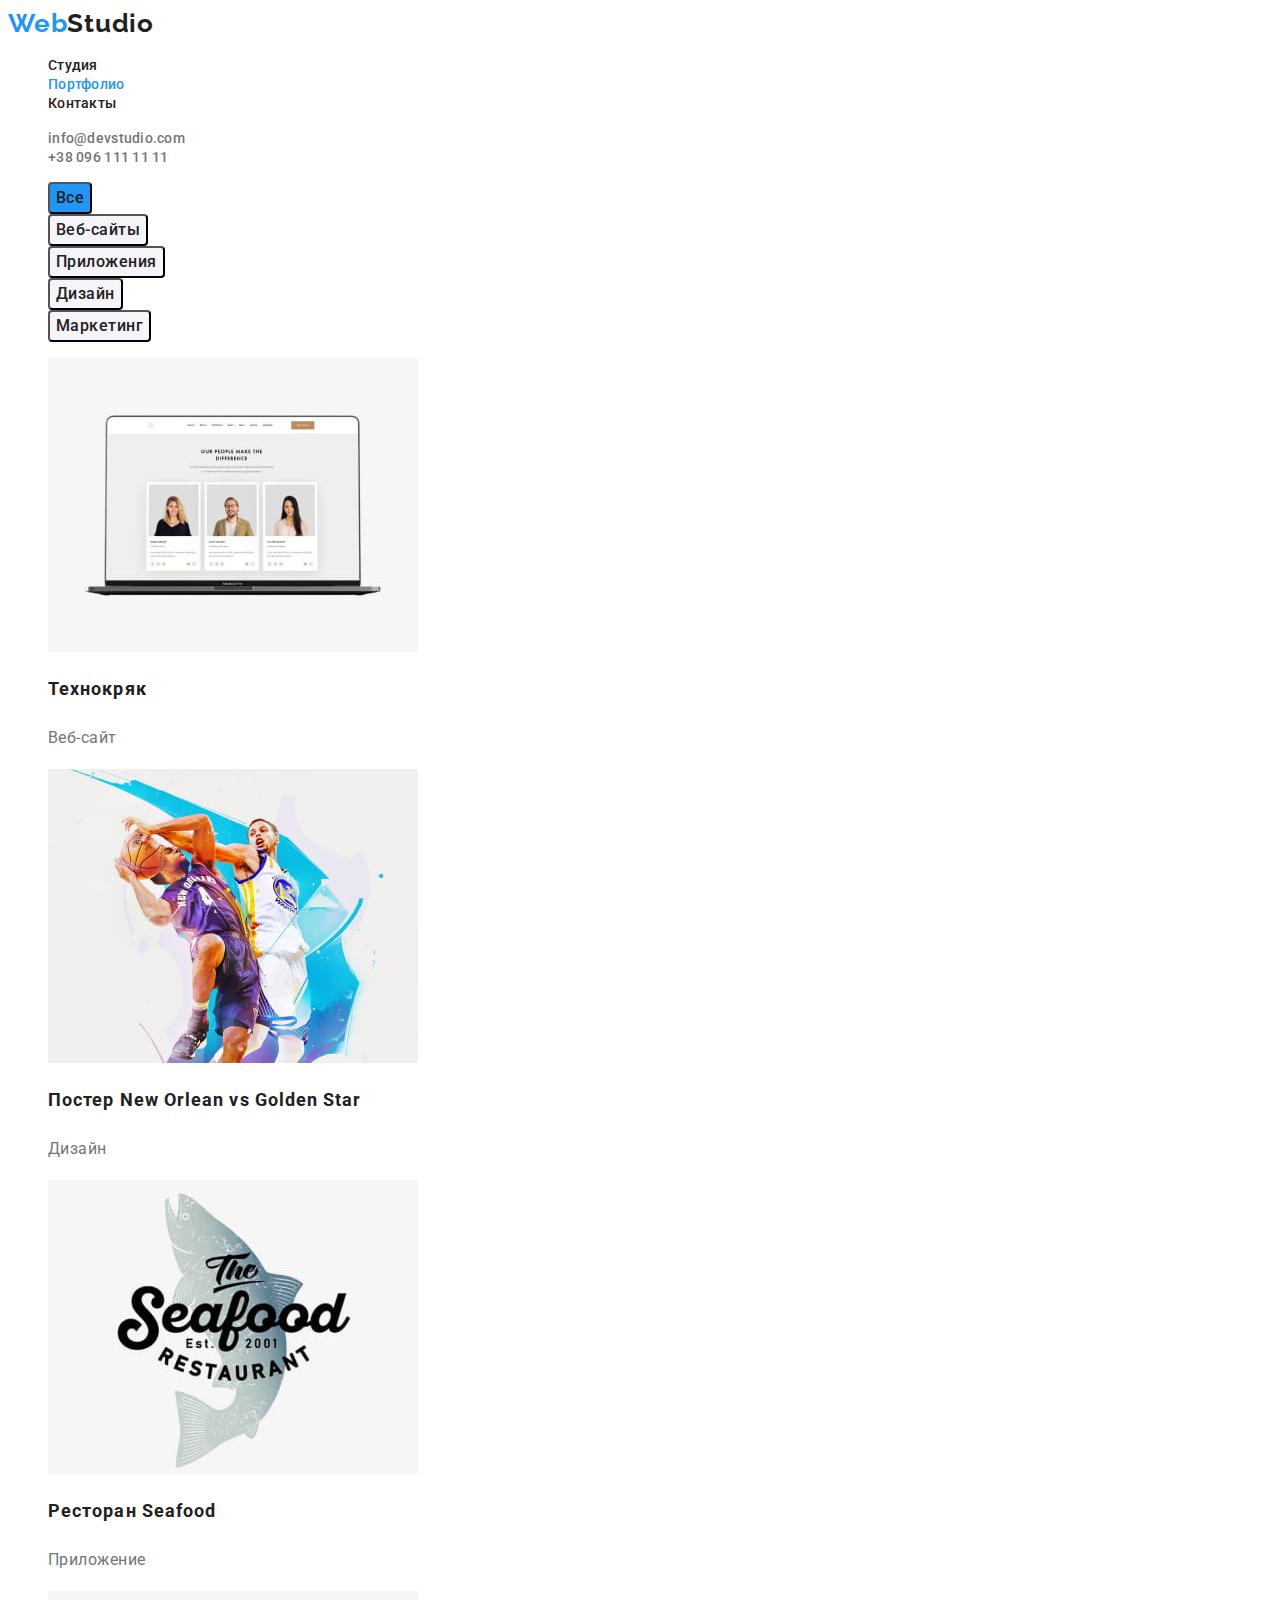
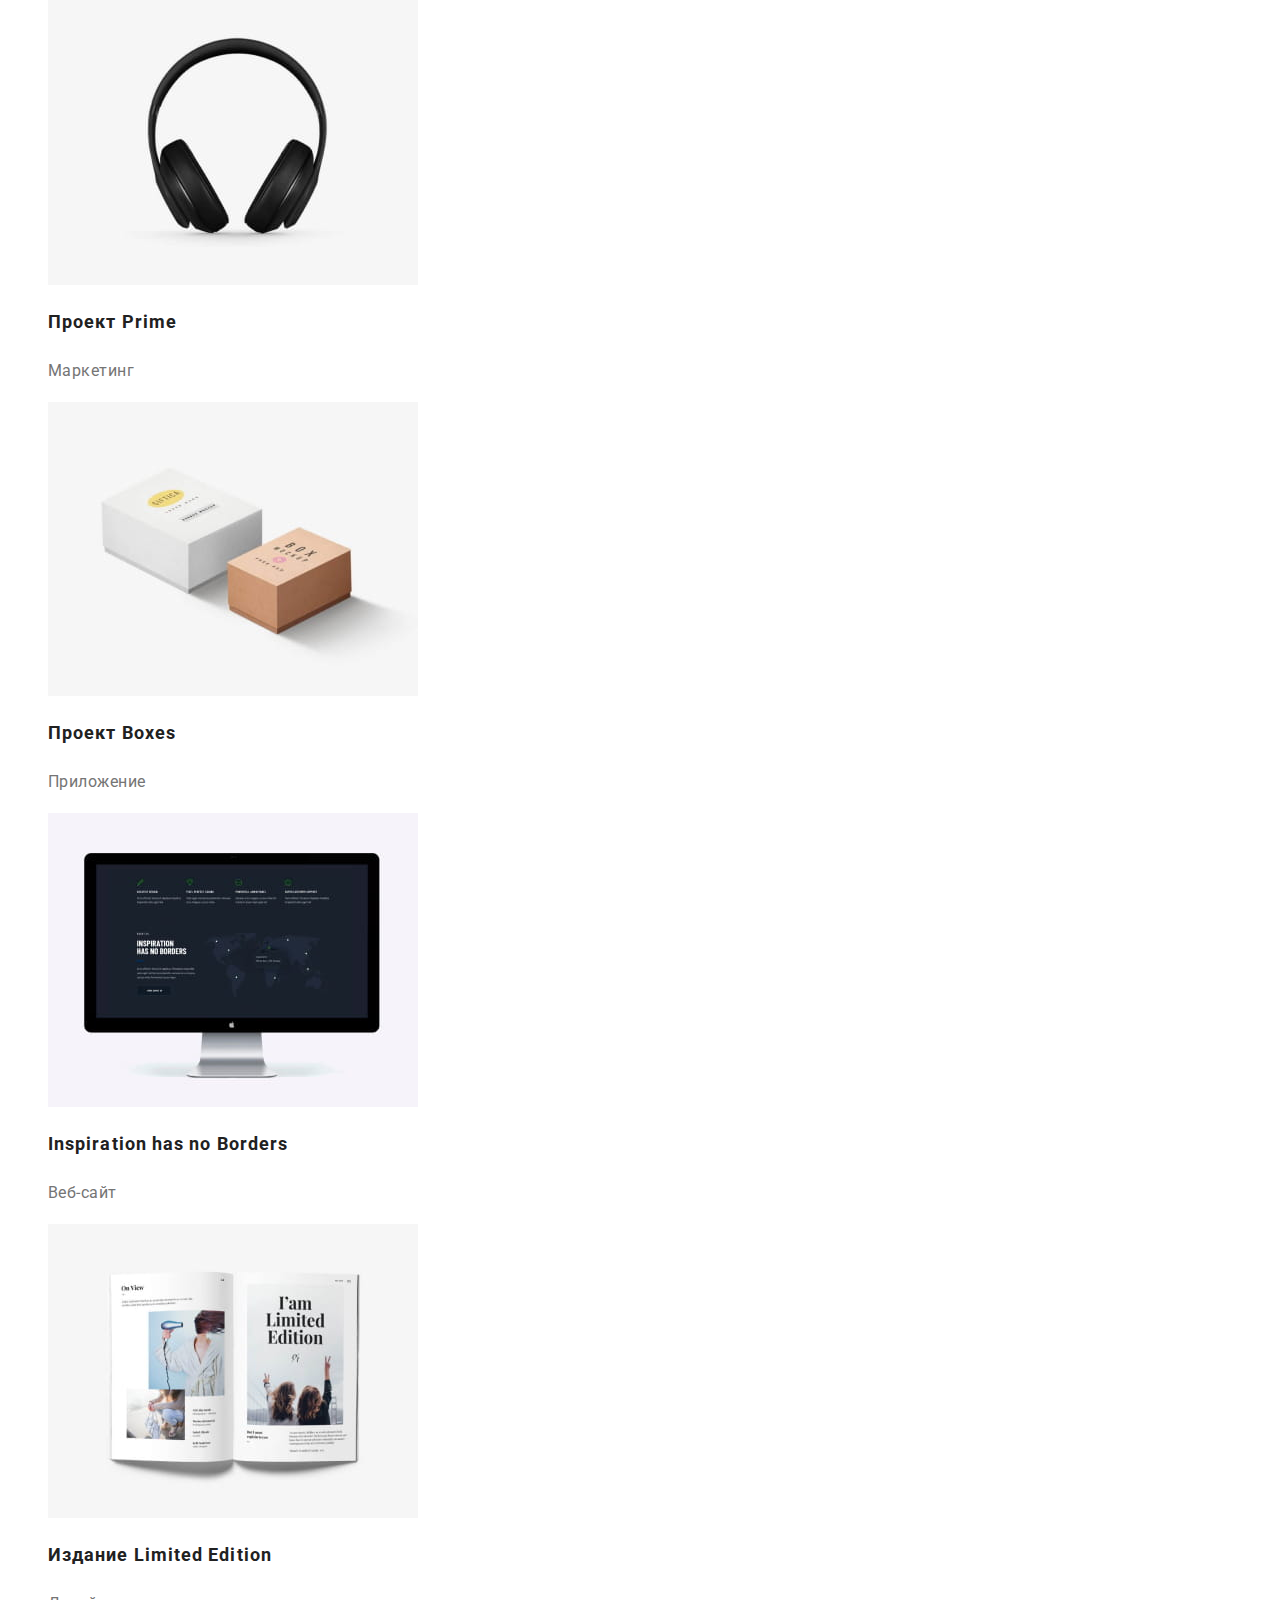
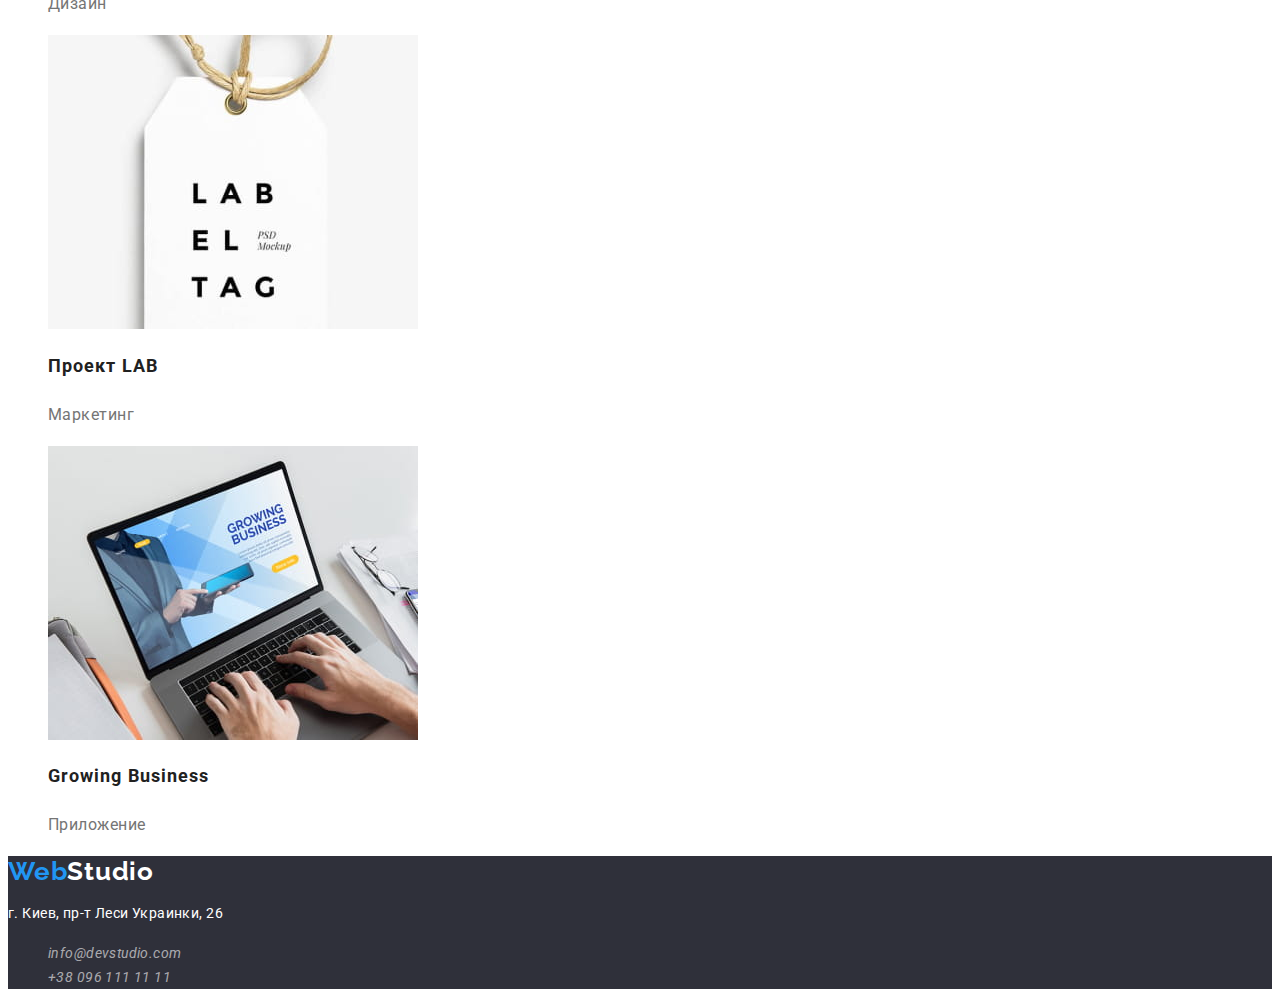
==== portfolio.html @ 49ae982c "Initial commit" ====
<!DOCTYPE html>
<html lang="ru">
  <head>
    <meta charset="UTF-8" />
    <meta http-equiv="X-UA-Compatible" content="IE=edge" />
    <meta name="viewport" content="width=device-width, initial-scale=1.0" />
    <title>Портфолио</title>
    <link
      rel="stylesheet"
      href="https://cdnjs.cloudflare.com/ajax/libs/modern-normalize/1.1.0/modern-normalize.min.css"
      integrity="sha512-wpPYUAdjBVSE4KJnH1VR1HeZfpl1ub8YT/NKx4PuQ5NmX2tKuGu6U/JRp5y+Y8XG2tV+wKQpNHVUX03MfMFn9Q=="
      crossorigin="anonymous"
      referrerpolicy="no-referrer"
    />
    <link rel="preconnect" href="https://fonts.googleapis.com" />
    <link rel="preconnect" href="https://fonts.gstatic.com" crossorigin />
    <link
      href="https://fonts.googleapis.com/css2?family=Raleway:wght@700&family=Roboto:wght@400;500;700;900&display=swap"
      rel="stylesheet"
    />
    <link rel="stylesheet" href="./css/styles.css" />
  </head>
  <body>
    <header class="header">
      <!-- Основна навігація-->
      <nav class="main-nav">
        <!--логотип-->
        <a class="logo-link link" lang="en" href="./index.html"
          >Web<span class="logo-accent">Studio</span>
        </a>
        <!--список посилань по секціях-->
        <ul class="main-nav-items list">
          <li>
            <a class="main-nav-link link" href="./index.html">Студия</a>
          </li>
          <li>
            <a
              class="main-nav-link main-nav-current link"
              href="./portfolio.html"
              >Портфолио</a
            >
          </li>
          <li>
            <a class="main-nav-link link" href="">Контакты</a>
          </li>
        </ul>
      </nav>
      <!--посилання на пошту і телефон-->
      <ul class="main-nav-call list">
        <li>
          <a
            class="main-nav-call-link link"
            lang="en"
            href="mailto:info@devstudio.com"
            >info@devstudio.com</a
          >
        </li>
        <li>
          <a class="main-nav-call-link link" href="tel:+380961111111"
            >+38 096 111 11 11</a
          >
        </li>
      </ul>
    </header>
    <main>
      <!-- Portfolio section -->
      <section class="portfolio-section">
        <!-- прихований заголовок -->
        <h1 class="hidden-title" hidden>Портфолио</h1>
        <!-- Фільтр -->
        <ul class="list">
          <li>
            <button class="filter-btn filter-btn-current" type="button">
              Все
            </button>
          </li>
          <li>
            <button class="filter-btn" type="button">Веб-сайты</button>
          </li>
          <li>
            <button class="filter-btn" type="button">Приложения</button>
          </li>
          <li>
            <button class="filter-btn" type="button">Дизайн</button>
          </li>
          <li>
            <button class="filter-btn" type="button">Маркетинг</button>
          </li>
        </ul>
        <!-- Портфоліо -->
        <ul class="list">
          <li>
            <a class="link" href="">
              <img
                src="./images/portfolio/img.jpg"
                alt="Проэкт 1"
                width="370"
                height="294"
              />
              <h2 class="subtitle-potfolio">Технокряк</h2>
              <p class="portfolio-desc">Веб-сайт</p>
            </a>
          </li>
          <li>
            <a class="link" href="">
              <img
                src="./images/portfolio/img(1).jpg"
                alt="Проэкт 2"
                width="370"
                height="294"
              />
              <h2 class="subtitle-potfolio">
                Постер New Orlean vs Golden Star
              </h2>
              <p class="portfolio-desc">Дизайн</p>
            </a>
          </li>
          <li>
            <a class="link" href="">
              <img
                src="./images/portfolio/img(2).jpg"
                alt="Проэкт 3"
                width="370"
                height="294"
              />
              <h2 class="subtitle-potfolio">Ресторан Seafood</h2>
              <p class="portfolio-desc">Приложение</p>
            </a>
          </li>
          <li>
            <a class="link" href="">
              <img
                src="./images/portfolio/img(3).jpg"
                alt="Проэкт 4"
                width="370"
                height="294"
              />
              <h2 class="subtitle-potfolio">Проект Prime</h2>
              <p class="portfolio-desc">Маркетинг</p>
            </a>
          </li>
          <li>
            <a class="link" href="">
              <img
                src="./images/portfolio/img(4).jpg"
                alt="Проэкт 5"
                width="370"
                height="294"
              />
              <h2 class="subtitle-potfolio">Проект Boxes</h2>
              <p class="portfolio-desc">Приложение</p>
            </a>
          </li>
          <li>
            <a class="link" href="">
              <img
                src="./images/portfolio/img(5).jpg"
                alt="Проэкт 6"
                width="370"
                height="294"
              />
              <h2 class="subtitle-potfolio" lang="en">
                Inspiration has no Borders
              </h2>
              <p class="portfolio-desc">Веб-сайт</p>
            </a>
          </li>
          <li>
            <a class="link" href="">
              <img
                src="./images/portfolio/img(6).jpg"
                alt="Проэкт 7"
                width="370"
                height="294"
              />
              <h2 class="subtitle-potfolio">Издание Limited Edition</h2>
              <p class="portfolio-desc">Дизайн</p>
            </a>
          </li>
          <li>
            <a class="link" href="">
              <img
                src="./images/portfolio/img(7).jpg"
                alt="Проэкт 8"
                width="370"
                height="294"
              />
              <h2 class="subtitle-potfolio">Проект LAB</h2>
              <p class="portfolio-desc">Маркетинг</p>
            </a>
          </li>
          <li>
            <a class="link" href="">
              <img
                src="./images/portfolio/img(8).jpg"
                alt="Проэкт 9"
                width="370"
                height="294"
              />
              <h2 class="subtitle-potfolio" lang="en">Growing Business</h2>
              <p class="portfolio-desc">Приложение</p>
            </a>
          </li>
        </ul>
      </section>
    </main>
    <footer class="footer">
      <!--логотип-->
      <a class="logo-link link" lang="en" href="./index.html"
        >Web<span class="logo-accent-footer">Studio</span>
      </a>
      <address class="address">
        <p class="footer-address">г. Киев, пр-т Леси Украинки, 26</p>
        <ul class="footer-contacts-list list">
          <li>
            <a class="footer-contacts link" href="mailto:info@devstudio.com"
              >info@devstudio.com</a
            >
          </li>
          <li>
            <a class="footer-contacts link" href="tel:+380961111111"
              >+38 096 111 11 11</a
            >
          </li>
        </ul>
      </address>
    </footer>
  </body>
</html>
---- css/styles.css ----
:root {
  /* Fonts */
  --main-font: "Roboto", sans-serif;
  --secondary-font: "Raleway", sans-serif;
  /* Text colors */
  --main-txt-cl: #757575;
  --accent-txt-cl: #2196f3;
  --title-txt-cl: #212121;
  --white-txt-cl: #ffffff;
  --footer-contacts-txt-cl: rgba(255, 255, 255, 0.6);
  /* Bg colors */
  --dark-bg-cl: #2f303a;
  --light-bg-cl: #f5f4fa;
  --active-bg-btn-hero: #188ce8;
  --filter-btn-bg-cl: #f5f4fa;
}

/* Reset styles */
.list {
  list-style: none;
}
.link {
  text-decoration: none;
  color: currentColor;
}

/* Page */

body {
  font-family: var(--main-font);
  color: var(--main-txt-cl);
}

/* Header */
/* Header logo */
.logo-link {
  font-family: var(--secondary-font);
  font-weight: 700;
  font-size: 26px;
  line-height: calc(31 / 26);
  letter-spacing: 0.03em;
  color: var(--accent-txt-cl);
}
.logo-accent {
  color: var(--title-txt-cl);
}

/* Header navigation */
.main-nav-link {
  color: var(--title-txt-cl);
  font-weight: 500;
  font-size: 14px;
  line-height: calc(16 / 14);
  letter-spacing: 0.02em;
}
.main-nav-link:hover,
.main-nav-link:focus,
.main-nav-call-link:hover,
.main-nav-call-link:focus {
  color: var(--accent-txt-cl);
}
.main-nav-current {
  color: var(--accent-txt-cl);
}
/* Header contacts */
.main-nav-call-link {
  font-weight: 500;
  font-size: 14px;
  line-height: calc(16 / 14);
  letter-spacing: 0.02em;
}

/* Section Hero */
.section-hero {
  background-color: var(--dark-bg-cl);
}
.btn-hero {
  font-family: inherit;
  font-weight: 700;
  font-size: 16px;
  line-height: calc(30 / 16);
  color: var(--white-txt-cl);
  background-color: var(--accent-txt-cl);
  box-shadow: 0px 4px 4px rgba(0, 0, 0, 0.15);
  border-radius: 4px;
  cursor: pointer;
}
.btn-hero:hover,
.btn-hero:focus {
  background-color: var(--active-bg-btn-hero);
}
.main-title {
  font-weight: 900;
  font-size: 44px;
  line-height: calc(60 / 44);
  text-align: center;
  letter-spacing: 0.06em;
  text-transform: uppercase;
  color: var(--white-txt-cl);
}

/* Сharacteristics section */

.subtitle-characteristics {
  font-weight: 700;
  font-size: 14px;
  line-height: calc(16 / 14);
  letter-spacing: 0.03em;
  text-transform: uppercase;
  color: var(--title-txt-cl);
}
.desc {
  font-size: 14px;
  line-height: calc(24 / 14);
  letter-spacing: 0.03em;
}

/* Images section */

.title-section {
  font-weight: 700;
  font-size: 36px;
  line-height: calc(42 / 36);
  text-align: center;
  letter-spacing: 0.03em;
  color: var(--title-txt-cl);
}

/* Command section */

.command-section {
  background-color: var(--light-bg-cl);
}
.command-subtitle {
  font-weight: 500;
  font-size: 16px;
  line-height: calc(19 / 16);
  text-align: center;
  letter-spacing: 0.03em;
  color: var(--title-txt-cl);
}
.command-role {
  line-height: calc(19 / 16);
  text-align: center;
  letter-spacing: 0.03em;
}

/* Portfolio section */

.filter-btn {
  font-family: inherit;
  font-weight: 500;
  font-size: 16px;
  line-height: calc(26 / 16);
  letter-spacing: 0.03em;
  color: var(--title-txt-cl);
  background-color: var(--filter-btn-bg-cl);
  border-radius: 4px;
  cursor: pointer;
}
.filter-btn-current {
  background-color: var(--accent-txt-cl);
}
.filter-btn:hover,
.filter-btn:focus {
  background-color: var(--active-bg-btn-hero);
}

/* Portfolio section */

.subtitle-potfolio {
  font-weight: 700;
  font-size: 18px;
  line-height: calc(36 / 18);
  letter-spacing: 0.06em;
  color: var(--title-txt-cl);
}
.portfolio-desc {
  line-height: calc(30 / 16);
  letter-spacing: 0.03em;
}

/* Footer */

.footer {
  background-color: var(--dark-bg-cl);
}
.logo-accent-footer {
  color: var(--white-txt-cl);
}
.footer-address {
  font-style: normal;
  font-size: 14px;
  line-height: calc(24 / 14);
  letter-spacing: 0.03em;
  color: var(--white-txt-cl);
}
.footer-contacts {
  font-size: 14px;
  line-height: calc(24 / 14);
  letter-spacing: 0.03em;
  color: var(--footer-contacts-txt-cl);
}
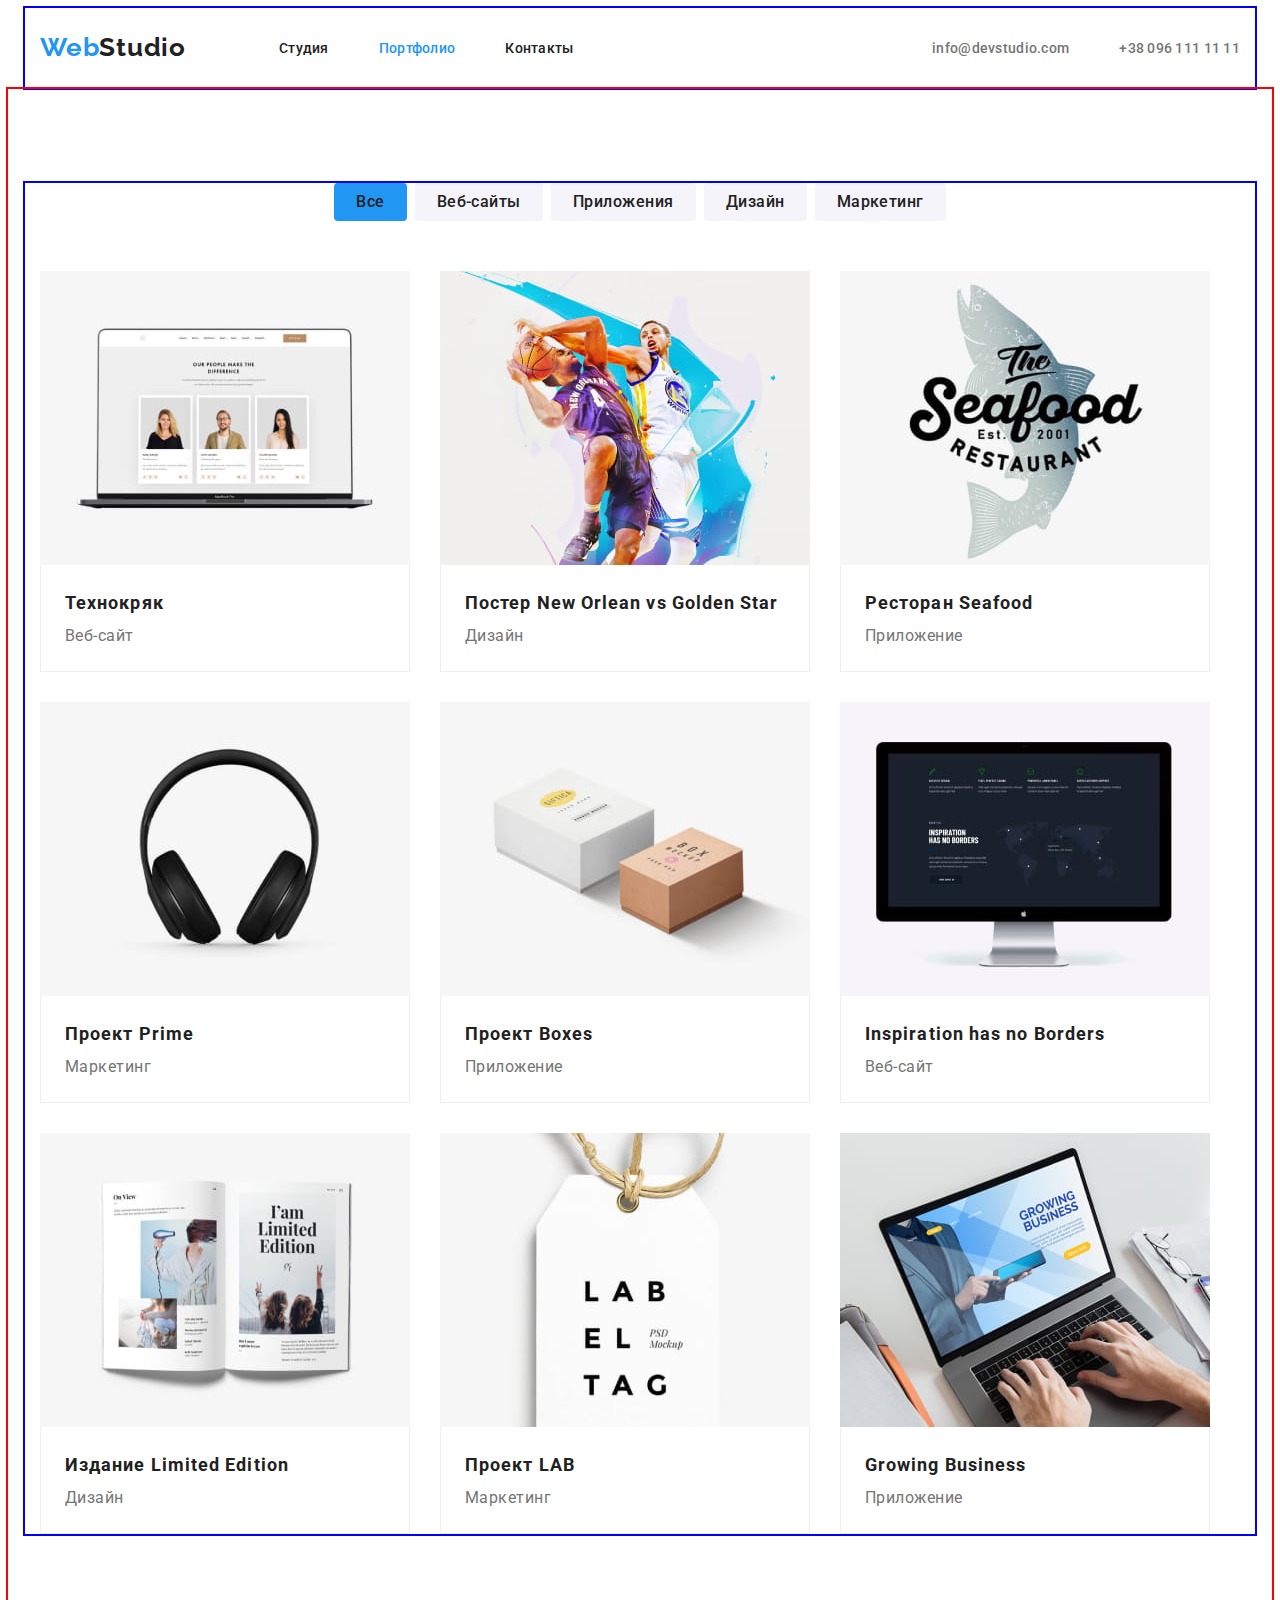
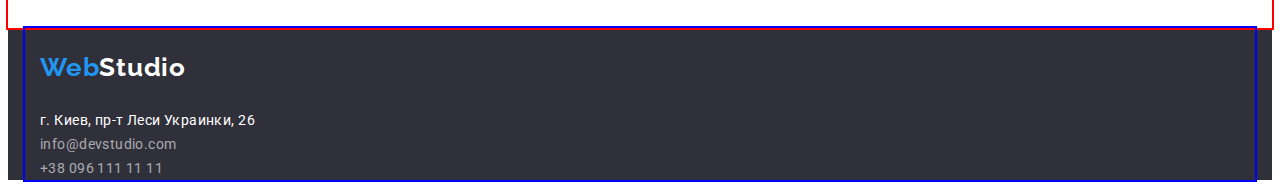
==== commit 391728ea: "0.01" ====
--- a/portfolio.html
+++ b/portfolio.html
@@ -5,6 +5,12 @@
     <meta http-equiv="X-UA-Compatible" content="IE=edge" />
     <meta name="viewport" content="width=device-width, initial-scale=1.0" />
     <title>Портфолио</title>
+    <link rel="preconnect" href="https://fonts.googleapis.com" />
+    <link rel="preconnect" href="https://fonts.gstatic.com" crossorigin />
+    <link
+      href="https://fonts.googleapis.com/css2?family=Raleway:wght@700&family=Roboto:wght@400;500;700;900&display=swap"
+      rel="stylesheet"
+    />
     <link
       rel="stylesheet"
       href="https://cdnjs.cloudflare.com/ajax/libs/modern-normalize/1.1.0/modern-normalize.min.css"
@@ -12,218 +18,233 @@
       crossorigin="anonymous"
       referrerpolicy="no-referrer"
     />
-    <link rel="preconnect" href="https://fonts.googleapis.com" />
-    <link rel="preconnect" href="https://fonts.gstatic.com" crossorigin />
-    <link
-      href="https://fonts.googleapis.com/css2?family=Raleway:wght@700&family=Roboto:wght@400;500;700;900&display=swap"
-      rel="stylesheet"
-    />
     <link rel="stylesheet" href="./css/styles.css" />
   </head>
   <body>
     <header class="header">
-      <!-- Основна навігація-->
-      <nav class="main-nav">
-        <!--логотип-->
-        <a class="logo-link link" lang="en" href="./index.html"
-          >Web<span class="logo-accent">Studio</span>
-        </a>
-        <!--список посилань по секціях-->
-        <ul class="main-nav-items list">
+      <div class="container header-container">
+        <!-- Основна навігація-->
+        <nav class="main-nav">
+          <!--логотип-->
+          <a class="logo-link link" lang="en" href="./index.html"
+            >Web<span class="logo-accent">Studio</span>
+          </a>
+          <!--список посилань по секціях-->
+          <ul class="main-nav-items list">
+            <li>
+              <a class="main-nav-link link" href="./index.html">Студия</a>
+            </li>
+            <li>
+              <a
+                class="main-nav-link main-nav-current link"
+                href="./portfolio.html"
+                >Портфолио</a
+              >
+            </li>
+            <li>
+              <a class="main-nav-link link" href="">Контакты</a>
+            </li>
+          </ul>
+        </nav>
+        <!--посилання на пошту і телефон-->
+        <ul class="main-nav-call list">
           <li>
-            <a class="main-nav-link link" href="./index.html">Студия</a>
-          </li>
-          <li>
-            <a
-              class="main-nav-link main-nav-current link"
-              href="./portfolio.html"
-              >Портфолио</a
-            >
-          </li>
-          <li>
-            <a class="main-nav-link link" href="">Контакты</a>
-          </li>
-        </ul>
-      </nav>
-      <!--посилання на пошту і телефон-->
-      <ul class="main-nav-call list">
-        <li>
-          <a
-            class="main-nav-call-link link"
-            lang="en"
-            href="mailto:info@devstudio.com"
-            >info@devstudio.com</a
-          >
-        </li>
-        <li>
-          <a class="main-nav-call-link link" href="tel:+380961111111"
-            >+38 096 111 11 11</a
-          >
-        </li>
-      </ul>
-    </header>
-    <main>
-      <!-- Portfolio section -->
-      <section class="portfolio-section">
-        <!-- прихований заголовок -->
-        <h1 class="hidden-title" hidden>Портфолио</h1>
-        <!-- Фільтр -->
-        <ul class="list">
-          <li>
-            <button class="filter-btn filter-btn-current" type="button">
-              Все
-            </button>
-          </li>
-          <li>
-            <button class="filter-btn" type="button">Веб-сайты</button>
-          </li>
-          <li>
-            <button class="filter-btn" type="button">Приложения</button>
-          </li>
-          <li>
-            <button class="filter-btn" type="button">Дизайн</button>
-          </li>
-          <li>
-            <button class="filter-btn" type="button">Маркетинг</button>
-          </li>
-        </ul>
-        <!-- Портфоліо -->
-        <ul class="list">
-          <li>
-            <a class="link" href="">
-              <img
-                src="./images/portfolio/img.jpg"
-                alt="Проэкт 1"
-                width="370"
-                height="294"
-              />
-              <h2 class="subtitle-potfolio">Технокряк</h2>
-              <p class="portfolio-desc">Веб-сайт</p>
-            </a>
-          </li>
-          <li>
-            <a class="link" href="">
-              <img
-                src="./images/portfolio/img(1).jpg"
-                alt="Проэкт 2"
-                width="370"
-                height="294"
-              />
-              <h2 class="subtitle-potfolio">
-                Постер New Orlean vs Golden Star
-              </h2>
-              <p class="portfolio-desc">Дизайн</p>
-            </a>
-          </li>
-          <li>
-            <a class="link" href="">
-              <img
-                src="./images/portfolio/img(2).jpg"
-                alt="Проэкт 3"
-                width="370"
-                height="294"
-              />
-              <h2 class="subtitle-potfolio">Ресторан Seafood</h2>
-              <p class="portfolio-desc">Приложение</p>
-            </a>
-          </li>
-          <li>
-            <a class="link" href="">
-              <img
-                src="./images/portfolio/img(3).jpg"
-                alt="Проэкт 4"
-                width="370"
-                height="294"
-              />
-              <h2 class="subtitle-potfolio">Проект Prime</h2>
-              <p class="portfolio-desc">Маркетинг</p>
-            </a>
-          </li>
-          <li>
-            <a class="link" href="">
-              <img
-                src="./images/portfolio/img(4).jpg"
-                alt="Проэкт 5"
-                width="370"
-                height="294"
-              />
-              <h2 class="subtitle-potfolio">Проект Boxes</h2>
-              <p class="portfolio-desc">Приложение</p>
-            </a>
-          </li>
-          <li>
-            <a class="link" href="">
-              <img
-                src="./images/portfolio/img(5).jpg"
-                alt="Проэкт 6"
-                width="370"
-                height="294"
-              />
-              <h2 class="subtitle-potfolio" lang="en">
-                Inspiration has no Borders
-              </h2>
-              <p class="portfolio-desc">Веб-сайт</p>
-            </a>
-          </li>
-          <li>
-            <a class="link" href="">
-              <img
-                src="./images/portfolio/img(6).jpg"
-                alt="Проэкт 7"
-                width="370"
-                height="294"
-              />
-              <h2 class="subtitle-potfolio">Издание Limited Edition</h2>
-              <p class="portfolio-desc">Дизайн</p>
-            </a>
-          </li>
-          <li>
-            <a class="link" href="">
-              <img
-                src="./images/portfolio/img(7).jpg"
-                alt="Проэкт 8"
-                width="370"
-                height="294"
-              />
-              <h2 class="subtitle-potfolio">Проект LAB</h2>
-              <p class="portfolio-desc">Маркетинг</p>
-            </a>
-          </li>
-          <li>
-            <a class="link" href="">
-              <img
-                src="./images/portfolio/img(8).jpg"
-                alt="Проэкт 9"
-                width="370"
-                height="294"
-              />
-              <h2 class="subtitle-potfolio" lang="en">Growing Business</h2>
-              <p class="portfolio-desc">Приложение</p>
-            </a>
-          </li>
-        </ul>
-      </section>
-    </main>
-    <footer class="footer">
-      <!--логотип-->
-      <a class="logo-link link" lang="en" href="./index.html"
-        >Web<span class="logo-accent-footer">Studio</span>
-      </a>
-      <address class="address">
-        <p class="footer-address">г. Киев, пр-т Леси Украинки, 26</p>
-        <ul class="footer-contacts-list list">
-          <li>
-            <a class="footer-contacts link" href="mailto:info@devstudio.com"
+            <a class="main-nav-call-link link" href="mailto:info@devstudio.com"
               >info@devstudio.com</a
             >
           </li>
           <li>
-            <a class="footer-contacts link" href="tel:+380961111111"
+            <a class="main-nav-call-link link" href="tel:+380961111111"
               >+38 096 111 11 11</a
             >
           </li>
         </ul>
-      </address>
+      </div>
+    </header>
+    <main>
+      <!-- Portfolio section -->
+      <section class="portfolio-section section">
+        <div class="portfolio-section-container container">
+          <!-- прихований заголовок -->
+          <h1 class="visually-hidden">Портфолио</h1>
+          <!-- Фільтр -->
+          <ul class="portfolio-section-btn-list list">
+            <li>
+              <button class="filter-btn filter-btn-current" type="button">
+                Все
+              </button>
+            </li>
+            <li>
+              <button class="filter-btn" type="button">Веб-сайты</button>
+            </li>
+            <li>
+              <button class="filter-btn" type="button">Приложения</button>
+            </li>
+            <li>
+              <button class="filter-btn" type="button">Дизайн</button>
+            </li>
+            <li>
+              <button class="filter-btn" type="button">Маркетинг</button>
+            </li>
+          </ul>
+          <!-- Портфоліо -->
+          <ul class="portfolio-section-list list">
+            <li>
+              <a class="link" href="">
+                <img
+                  src="./images/portfolio/img.jpg"
+                  alt="Проэкт 1"
+                  width="370"
+                  height="294"
+                />
+                <div class="portfolio-section-wrapper">
+                  <h2 class="subtitle-potfolio">Технокряк</h2>
+                  <p class="portfolio-desc">Веб-сайт</p>
+                </div>
+              </a>
+            </li>
+            <li>
+              <a class="link" href="">
+                <img
+                  src="./images/portfolio/img(1).jpg"
+                  alt="Проэкт 2"
+                  width="370"
+                  height="294"
+                />
+                <div class="portfolio-section-wrapper">
+                  <h2 class="subtitle-potfolio">
+                    Постер New Orlean vs Golden Star
+                  </h2>
+                  <p class="portfolio-desc">Дизайн</p>
+                </div>
+              </a>
+            </li>
+            <li>
+              <a class="link" href="">
+                <img
+                  src="./images/portfolio/img(2).jpg"
+                  alt="Проэкт 3"
+                  width="370"
+                  height="294"
+                />
+                <div class="portfolio-section-wrapper">
+                  <h2 class="subtitle-potfolio">Ресторан Seafood</h2>
+                  <p class="portfolio-desc">Приложение</p>
+                </div>
+              </a>
+            </li>
+            <li>
+              <a class="link" href="">
+                <img
+                  src="./images/portfolio/img(3).jpg"
+                  alt="Проэкт 4"
+                  width="370"
+                  height="294"
+                />
+                <div class="portfolio-section-wrapper">
+                  <h2 class="subtitle-potfolio">Проект Prime</h2>
+                  <p class="portfolio-desc">Маркетинг</p>
+                </div>
+              </a>
+            </li>
+            <li>
+              <a class="link" href="">
+                <img
+                  src="./images/portfolio/img(4).jpg"
+                  alt="Проэкт 5"
+                  width="370"
+                  height="294"
+                />
+                <div class="portfolio-section-wrapper">
+                  <h2 class="subtitle-potfolio">Проект Boxes</h2>
+                  <p class="portfolio-desc">Приложение</p>
+                </div>
+              </a>
+            </li>
+            <li>
+              <a class="link" href="">
+                <img
+                  src="./images/portfolio/img(5).jpg"
+                  alt="Проэкт 6"
+                  width="370"
+                  height="294"
+                />
+                <div class="portfolio-section-wrapper">
+                  <h2 class="subtitle-potfolio" lang="en">
+                    Inspiration has no Borders
+                  </h2>
+                  <p class="portfolio-desc">Веб-сайт</p>
+                </div>
+              </a>
+            </li>
+            <li>
+              <a class="link" href="">
+                <img
+                  src="./images/portfolio/img(6).jpg"
+                  alt="Проэкт 7"
+                  width="370"
+                  height="294"
+                />
+                <div class="portfolio-section-wrapper">
+                  <h2 class="subtitle-potfolio">Издание Limited Edition</h2>
+                  <p class="portfolio-desc">Дизайн</p>
+                </div>
+              </a>
+            </li>
+            <li>
+              <a class="link" href="">
+                <img
+                  src="./images/portfolio/img(7).jpg"
+                  alt="Проэкт 8"
+                  width="370"
+                  height="294"
+                />
+                <div class="portfolio-section-wrapper">
+                  <h2 class="subtitle-potfolio">Проект LAB</h2>
+                  <p class="portfolio-desc">Маркетинг</p>
+                </div>
+              </a>
+            </li>
+            <li>
+              <a class="link" href="">
+                <img
+                  src="./images/portfolio/img(8).jpg"
+                  alt="Проэкт 9"
+                  width="370"
+                  height="294"
+                />
+                <div class="portfolio-section-wrapper">
+                  <h2 class="subtitle-potfolio" lang="en">Growing Business</h2>
+                  <p class="portfolio-desc">Приложение</p>
+                </div>
+              </a>
+            </li>
+          </ul>
+        </div>
+      </section>
+    </main>
+    <footer class="footer">
+      <div class="container">
+        <!--логотип-->
+        <a class="logo-link link" lang="en" href="./index.html"
+          >Web<span class="logo-accent-footer">Studio</span>
+        </a>
+        <address class="address">
+          <p class="footer-address">г. Киев, пр-т Леси Украинки, 26</p>
+          <ul class="footer-contacts-list list">
+            <li>
+              <a class="footer-contacts link" href="mailto:info@devstudio.com"
+                >info@devstudio.com</a
+              >
+            </li>
+            <li>
+              <a class="footer-contacts link" href="tel:+380961111111"
+                >+38 096 111 11 11</a
+              >
+            </li>
+          </ul>
+        </address>
+      </div>
     </footer>
   </body>
 </html>
--- a/css/styles.css
+++ b/css/styles.css
@@ -13,17 +13,75 @@
   --light-bg-cl: #f5f4fa;
   --active-bg-btn-hero: #188ce8;
   --filter-btn-bg-cl: #f5f4fa;
+  --command-section-wrapper-cl: #EEEEEE;
 }
 
 /* Reset styles */
+h1,
+h2,
+h3,
+h4,
+h5,
+h6,
+p {
+  margin: 0;
+}
+
 .list {
   list-style: none;
+  padding: 0;
+  margin: 0;
 }
 .link {
   text-decoration: none;
   color: currentColor;
 }
 
+/* Base styles */
+.container {
+  padding-left: 15px;
+  padding-right: 15px;
+  width: 1200px;
+  margin-left: auto;
+  margin-right: auto;
+
+  outline: 2px solid blue;
+}
+
+.section {
+  padding-top: 94px;
+  padding-bottom: 94px;
+
+  outline: 2px solid red;
+}
+.visually-hidden {
+  position: absolute;
+  width: 1px;
+  height: 1px;
+  margin: -1px;
+  border: 0;
+  padding: 0;
+
+  white-space: nowrap;
+  clip-path: inset(100%);
+  clip: rect(0 0 0 0);
+  overflow: hidden;
+}
+img {
+  display: block;
+}
+
+.title-section {
+  display: inline-block;
+  font-weight: 700;
+  font-size: 36px;
+  line-height: calc(42 / 36);
+  text-align: center;
+  letter-spacing: 0.03em;
+  color: var(--title-txt-cl);
+  margin-bottom: 50px;
+}
+
 /* Page */
 
 body {
@@ -32,14 +90,43 @@
 }
 
 /* Header */
+
+.header {
+  border-bottom: 1px solid #ececec;
+}
+
+/* Header FlexBox */
+.header-container {
+  display: flex;
+  align-items: center;
+}
+.main-nav {
+  display: flex;
+}
+.main-nav-items {
+  margin-left: 93px;
+  display: flex;
+  gap: 50px;
+}
+.main-nav-call {
+  display: inline-block;
+  display: flex;
+  margin-left: auto;
+  gap: 50px;
+}
+
 /* Header logo */
 .logo-link {
+  display: inline-block;
   font-family: var(--secondary-font);
   font-weight: 700;
   font-size: 26px;
   line-height: calc(31 / 26);
   letter-spacing: 0.03em;
   color: var(--accent-txt-cl);
+  margin-right: auto;
+  padding-top: 24px;
+  padding-bottom: 25px;
 }
 .logo-accent {
   color: var(--title-txt-cl);
@@ -47,11 +134,14 @@
 
 /* Header navigation */
 .main-nav-link {
+  display: inline-block;
   color: var(--title-txt-cl);
   font-weight: 500;
   font-size: 14px;
   line-height: calc(16 / 14);
   letter-spacing: 0.02em;
+  padding-top: 32px;
+  padding-bottom: 32px;
 }
 .main-nav-link:hover,
 .main-nav-link:focus,
@@ -64,30 +154,18 @@
 }
 /* Header contacts */
 .main-nav-call-link {
+  display: inline-block;
   font-weight: 500;
   font-size: 14px;
   line-height: calc(16 / 14);
   letter-spacing: 0.02em;
+  padding-top: 32px;
+  padding-bottom: 32px;
 }
 
 /* Section Hero */
 .section-hero {
   background-color: var(--dark-bg-cl);
-}
-.btn-hero {
-  font-family: inherit;
-  font-weight: 700;
-  font-size: 16px;
-  line-height: calc(30 / 16);
-  color: var(--white-txt-cl);
-  background-color: var(--accent-txt-cl);
-  box-shadow: 0px 4px 4px rgba(0, 0, 0, 0.15);
-  border-radius: 4px;
-  cursor: pointer;
-}
-.btn-hero:hover,
-.btn-hero:focus {
-  background-color: var(--active-bg-btn-hero);
 }
 .main-title {
   font-weight: 900;
@@ -99,8 +177,40 @@
   color: var(--white-txt-cl);
 }
 
+.btn-hero {
+  min-width: 200px;
+  min-height: 50px;
+  padding-top: 10px;
+  padding-right: 32px;
+  padding-bottom: 10px;
+  padding-left: 32px;
+  font-family: inherit;
+  font-weight: 700;
+  font-size: 16px;
+  line-height: calc(30 / 16);
+  color: var(--white-txt-cl);
+  background-color: var(--accent-txt-cl);
+  box-shadow: 0px 4px 4px rgba(0, 0, 0, 0.15);
+  border-radius: 4px;
+  border: transparent;
+  cursor: pointer;
+}
+.btn-hero:hover,
+.btn-hero:focus {
+  background-color: var(--active-bg-btn-hero);
+}
+
 /* Сharacteristics section */
 
+.characteristic-section-container {
+}
+.characteristic-section-list {
+  display: flex;
+  flex-wrap: wrap;
+  gap: 30px;
+  /* потрібно перевірити чи давати li characteristic-section-list класи */
+}
+
 .subtitle-characteristics {
   font-weight: 700;
   font-size: 14px;
@@ -108,25 +218,48 @@
   letter-spacing: 0.03em;
   text-transform: uppercase;
   color: var(--title-txt-cl);
-}
-.desc {
+  width: 270px;
+  margin-bottom: 10px;
+}
+.characteristics-desc {
   font-size: 14px;
   line-height: calc(24 / 14);
   letter-spacing: 0.03em;
-}
-
-/* Images section */
-
-.title-section {
-  font-weight: 700;
-  font-size: 36px;
-  line-height: calc(42 / 36);
-  text-align: center;
-  letter-spacing: 0.03em;
-  color: var(--title-txt-cl);
+  width: 270px;
+}
+
+/* About us section */
+
+.About-us-section {
+  padding-top: 0;
+}
+
+.About-us-list {
+  display: flex;
+  gap: 30px;
+}
+
+.About-us-title {
 }
 
 /* Command section */
+/* Command section flex */
+
+.command-section-list {
+  display: flex;
+  flex-wrap: wrap;
+  gap: 30px;
+}
+.command-section-wrapper {
+  padding-top: 30px;
+  padding-right: 5px;
+  padding-bottom: 30px;
+  padding-left: 5px;
+  background: var(--white-txt-cl);
+  box-shadow: 0px 1px 3px rgba(0, 0, 0, 0.12), 0px 1px 1px rgba(0, 0, 0, 0.14),
+    0px 2px 1px rgba(0, 0, 0, 0.2);
+  border-radius: 0px 0px 4px 4px;
+}
 
 .command-section {
   background-color: var(--light-bg-cl);
@@ -138,6 +271,7 @@
   text-align: center;
   letter-spacing: 0.03em;
   color: var(--title-txt-cl);
+  margin-bottom: 10px;
 }
 .command-role {
   line-height: calc(19 / 16);
@@ -146,8 +280,18 @@
 }
 
 /* Portfolio section */
-
+.portfolio-section-btn-list {
+  display: flex;
+  gap: 8px;
+  justify-content: center;
+  margin-bottom: 50px;
+}
 .filter-btn {
+  min-height: 38px;
+  padding-top: 6px;
+  padding-right: 22px;
+  padding-bottom: 6px;
+  padding-left: 22px;
   font-family: inherit;
   font-weight: 500;
   font-size: 16px;
@@ -156,6 +300,7 @@
   color: var(--title-txt-cl);
   background-color: var(--filter-btn-bg-cl);
   border-radius: 4px;
+  border: transparent;
   cursor: pointer;
 }
 .filter-btn-current {
@@ -168,6 +313,22 @@
 
 /* Portfolio section */
 
+.portfolio-section-list {
+  display: flex;
+  flex-wrap: wrap;
+  gap: 30px;
+}
+
+.portfolio-section-wrapper {
+  padding-top: 20px;
+  padding-right: 24px;
+  padding-bottom: 20px;
+  padding-left: 24px;
+  background: var(--white-txt-cl);
+  border: 1px solid var(--command-section-wrapper-cl);
+  border-top: none;
+}
+
 .subtitle-potfolio {
   font-weight: 700;
   font-size: 18px;
@@ -196,6 +357,7 @@
   color: var(--white-txt-cl);
 }
 .footer-contacts {
+  font-style: normal;
   font-size: 14px;
   line-height: calc(24 / 14);
   letter-spacing: 0.03em;
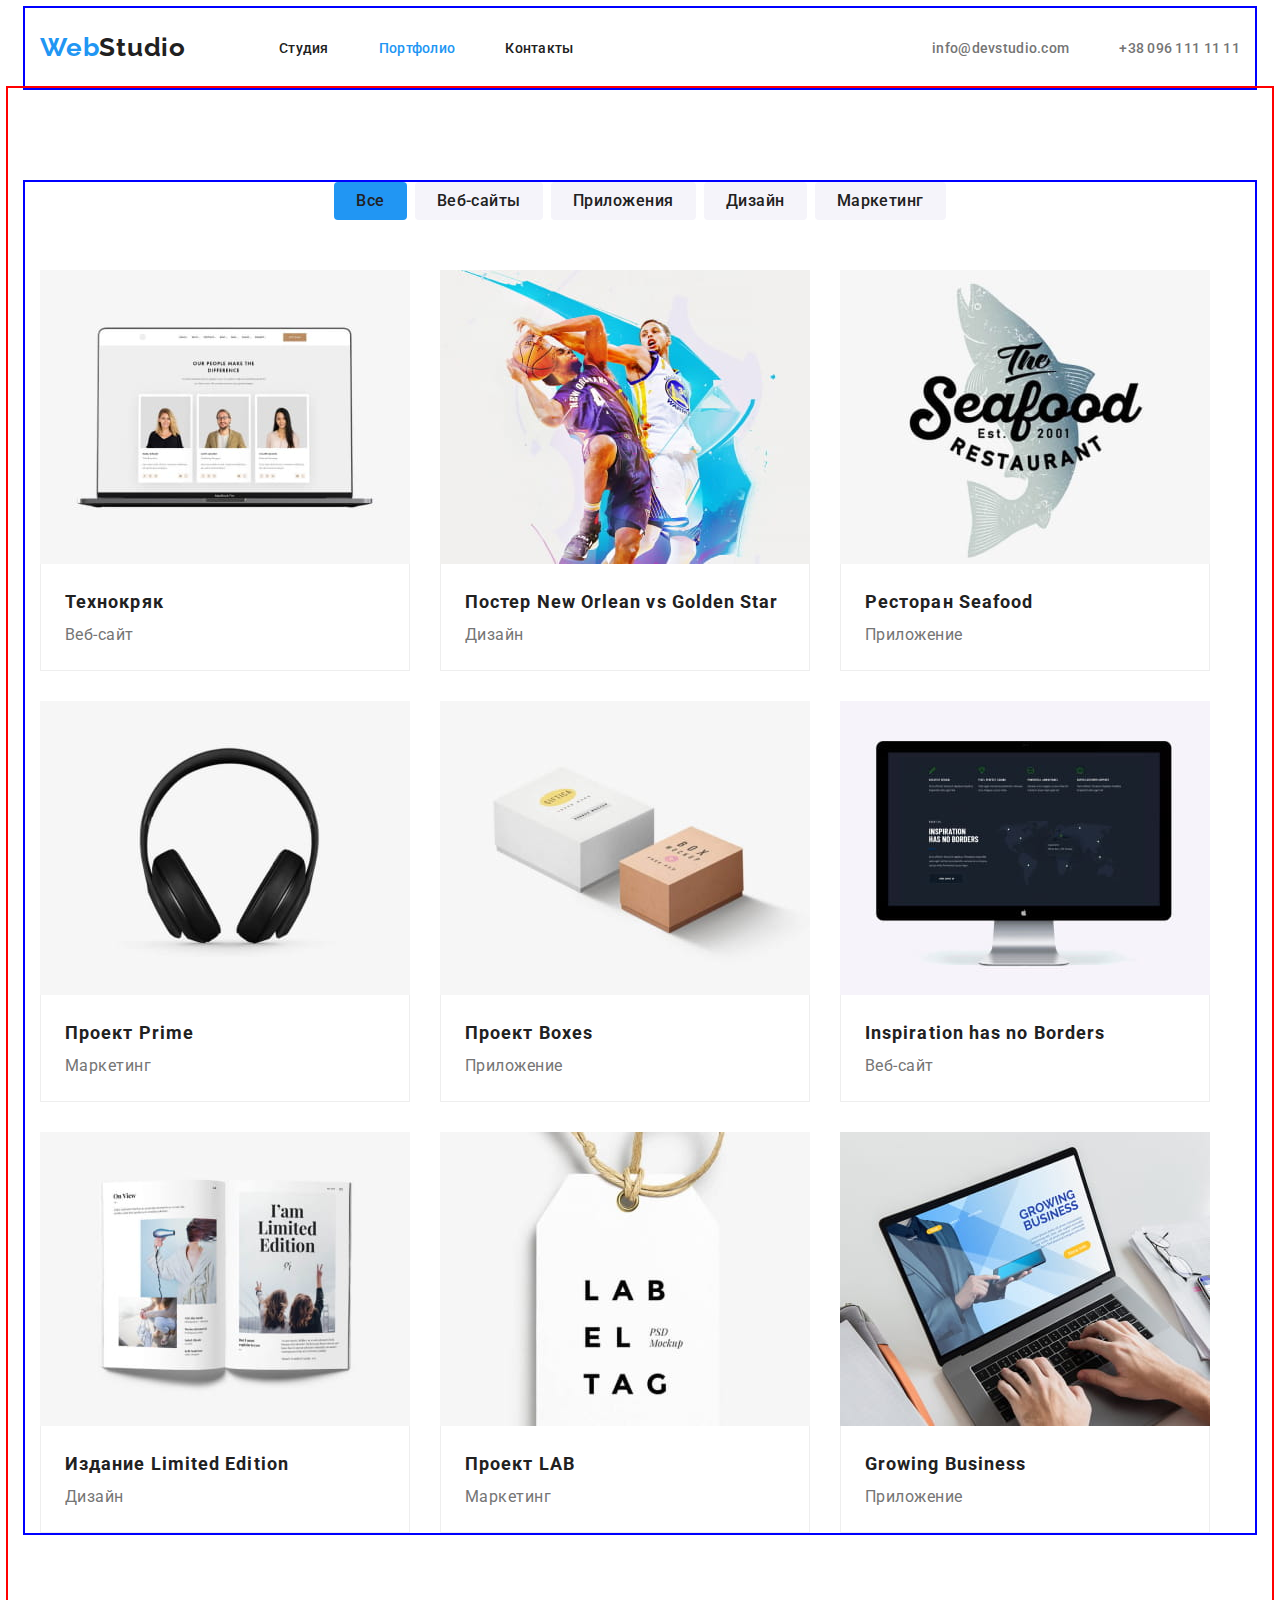
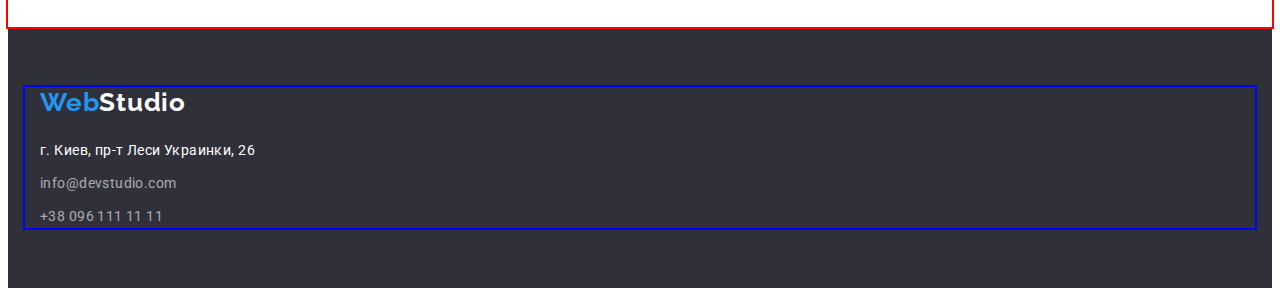
==== commit 9e4b6bce: "0.03" ====
--- a/portfolio.html
+++ b/portfolio.html
@@ -224,23 +224,21 @@
       </section>
     </main>
     <footer class="footer">
+      <!--логотип-->
       <div class="container">
-        <!--логотип-->
-        <a class="logo-link link" lang="en" href="./index.html"
+        <a class="logo-link footer-logo link" lang="en" href="./index.html"
           >Web<span class="logo-accent-footer">Studio</span>
         </a>
         <address class="address">
           <p class="footer-address">г. Киев, пр-т Леси Украинки, 26</p>
           <ul class="footer-contacts-list list">
-            <li>
-              <a class="footer-contacts link" href="mailto:info@devstudio.com"
+            <li class="footer-contacts footer-mail">
+              <a class="link" href="mailto:info@devstudio.com"
                 >info@devstudio.com</a
               >
             </li>
-            <li>
-              <a class="footer-contacts link" href="tel:+380961111111"
-                >+38 096 111 11 11</a
-              >
+            <li class="footer-contacts">
+              <a class="link" href="tel:+380961111111">+38 096 111 11 11</a>
             </li>
           </ul>
         </address>
--- a/css/styles.css
+++ b/css/styles.css
@@ -8,12 +8,25 @@
   --title-txt-cl: #212121;
   --white-txt-cl: #ffffff;
   --footer-contacts-txt-cl: rgba(255, 255, 255, 0.6);
-  /* Bg colors */
+  /* Bg and other colors */
+  --shadow-btn-box-cl: rgba(0, 0, 0, 0.15);
+  --shadow-command-a-cl: rgba(0, 0, 0, 0.12);
+  --shadow-command-b-cl: rgba(0, 0, 0, 0.14);
+  --shadow-command-c-cl: rgba(0, 0, 0, 0.2);
   --dark-bg-cl: #2f303a;
   --light-bg-cl: #f5f4fa;
   --active-bg-btn-hero: #188ce8;
   --filter-btn-bg-cl: #f5f4fa;
-  --command-section-wrapper-cl: #EEEEEE;
+  --portfolio-section-wrapper-cl: #eeeeee;
+  --header-border-cl: #ececec;
+  --btn-border-cl: transparent;
+  /* Others */
+  --indent-header: 50px;
+  --indent-main: 30px;
+  --indent-btn: 8px;
+  --items-main-nav: 3;
+  --items-main-nav-call: 2;
+
 }
 
 /* Reset styles */
@@ -72,14 +85,13 @@
 }
 
 .title-section {
-  display: inline-block;
   font-weight: 700;
   font-size: 36px;
   line-height: calc(42 / 36);
+  letter-spacing: 0.03em;
+  color: var(--title-txt-cl);
+  margin-bottom: 50px;
   text-align: center;
-  letter-spacing: 0.03em;
-  color: var(--title-txt-cl);
-  margin-bottom: 50px;
 }
 
 /* Page */
@@ -92,7 +104,7 @@
 /* Header */
 
 .header {
-  border-bottom: 1px solid #ececec;
+  border-bottom: var(--header-border-cl);
 }
 
 /* Header FlexBox */
@@ -106,13 +118,13 @@
 .main-nav-items {
   margin-left: 93px;
   display: flex;
-  gap: 50px;
+  gap: var(--indent-header);
 }
 .main-nav-call {
   display: inline-block;
   display: flex;
   margin-left: auto;
-  gap: 50px;
+  gap: var(--indent-header);
 }
 
 /* Header logo */
@@ -166,15 +178,21 @@
 /* Section Hero */
 .section-hero {
   background-color: var(--dark-bg-cl);
+  text-align: center;
+  
 }
 .main-title {
+  width: 696px;
+  margin-left: auto;
+  margin-right: auto;
+  margin-bottom: 30px;
   font-weight: 900;
   font-size: 44px;
   line-height: calc(60 / 44);
-  text-align: center;
   letter-spacing: 0.06em;
   text-transform: uppercase;
   color: var(--white-txt-cl);
+  outline: 2px solid #212121;
 }
 
 .btn-hero {
@@ -190,9 +208,9 @@
   line-height: calc(30 / 16);
   color: var(--white-txt-cl);
   background-color: var(--accent-txt-cl);
-  box-shadow: 0px 4px 4px rgba(0, 0, 0, 0.15);
+  box-shadow: 0px 4px 4px var(--shadow-btn-box-cl);
   border-radius: 4px;
-  border: transparent;
+  border: var(--btn-border-cl);
   cursor: pointer;
 }
 .btn-hero:hover,
@@ -207,8 +225,12 @@
 .characteristic-section-list {
   display: flex;
   flex-wrap: wrap;
-  gap: 30px;
-  /* потрібно перевірити чи давати li characteristic-section-list класи */
+  gap: var(--indent-main);
+}
+/* потрібно перевірити чи давати li з characteristic-section-list класи */
+
+.characteristic-section-items {
+  flex-basis: calc((100% - 30px * 3) / 4);
 }
 
 .subtitle-characteristics {
@@ -218,14 +240,12 @@
   letter-spacing: 0.03em;
   text-transform: uppercase;
   color: var(--title-txt-cl);
-  width: 270px;
   margin-bottom: 10px;
 }
 .characteristics-desc {
   font-size: 14px;
   line-height: calc(24 / 14);
   letter-spacing: 0.03em;
-  width: 270px;
 }
 
 /* About us section */
@@ -236,10 +256,7 @@
 
 .About-us-list {
   display: flex;
-  gap: 30px;
-}
-
-.About-us-title {
+  gap: var(--indent-main);
 }
 
 /* Command section */
@@ -248,7 +265,7 @@
 .command-section-list {
   display: flex;
   flex-wrap: wrap;
-  gap: 30px;
+  gap: var(--indent-main);
 }
 .command-section-wrapper {
   padding-top: 30px;
@@ -256,8 +273,9 @@
   padding-bottom: 30px;
   padding-left: 5px;
   background: var(--white-txt-cl);
-  box-shadow: 0px 1px 3px rgba(0, 0, 0, 0.12), 0px 1px 1px rgba(0, 0, 0, 0.14),
-    0px 2px 1px rgba(0, 0, 0, 0.2);
+  box-shadow: 0px 1px 3px var(--shadow-command-a-cl),
+    0px 1px 1px var(--shadow-command-b-cl),
+    0px 2px 1px var(--shadow-command-c-cl);
   border-radius: 0px 0px 4px 4px;
 }
 
@@ -282,7 +300,7 @@
 /* Portfolio section */
 .portfolio-section-btn-list {
   display: flex;
-  gap: 8px;
+  gap: var(--indent-btn);
   justify-content: center;
   margin-bottom: 50px;
 }
@@ -300,7 +318,7 @@
   color: var(--title-txt-cl);
   background-color: var(--filter-btn-bg-cl);
   border-radius: 4px;
-  border: transparent;
+  border: var(--btn-border-cl);
   cursor: pointer;
 }
 .filter-btn-current {
@@ -316,7 +334,7 @@
 .portfolio-section-list {
   display: flex;
   flex-wrap: wrap;
-  gap: 30px;
+  gap: var(--indent-main);
 }
 
 .portfolio-section-wrapper {
@@ -325,7 +343,7 @@
   padding-bottom: 20px;
   padding-left: 24px;
   background: var(--white-txt-cl);
-  border: 1px solid var(--command-section-wrapper-cl);
+  border: 1px solid var(--portfolio-section-wrapper-cl);
   border-top: none;
 }
 
@@ -345,6 +363,18 @@
 
 .footer {
   background-color: var(--dark-bg-cl);
+  padding-top: 60px;
+  padding-right: 15px;
+  padding-bottom: 60px;
+  padding-left: 15px;
+}
+.footer-logo {
+  margin-bottom: 20px;
+  padding-top: 0;
+  padding-right: 0;
+  padding-bottom: 0;
+  padding-left: 0;
+
 }
 .logo-accent-footer {
   color: var(--white-txt-cl);
@@ -355,11 +385,16 @@
   line-height: calc(24 / 14);
   letter-spacing: 0.03em;
   color: var(--white-txt-cl);
+  margin-bottom: 9px;
 }
 .footer-contacts {
+  display: block;
   font-style: normal;
   font-size: 14px;
   line-height: calc(24 / 14);
   letter-spacing: 0.03em;
   color: var(--footer-contacts-txt-cl);
 }
+.footer-mail {
+  margin-bottom: 9px;
+}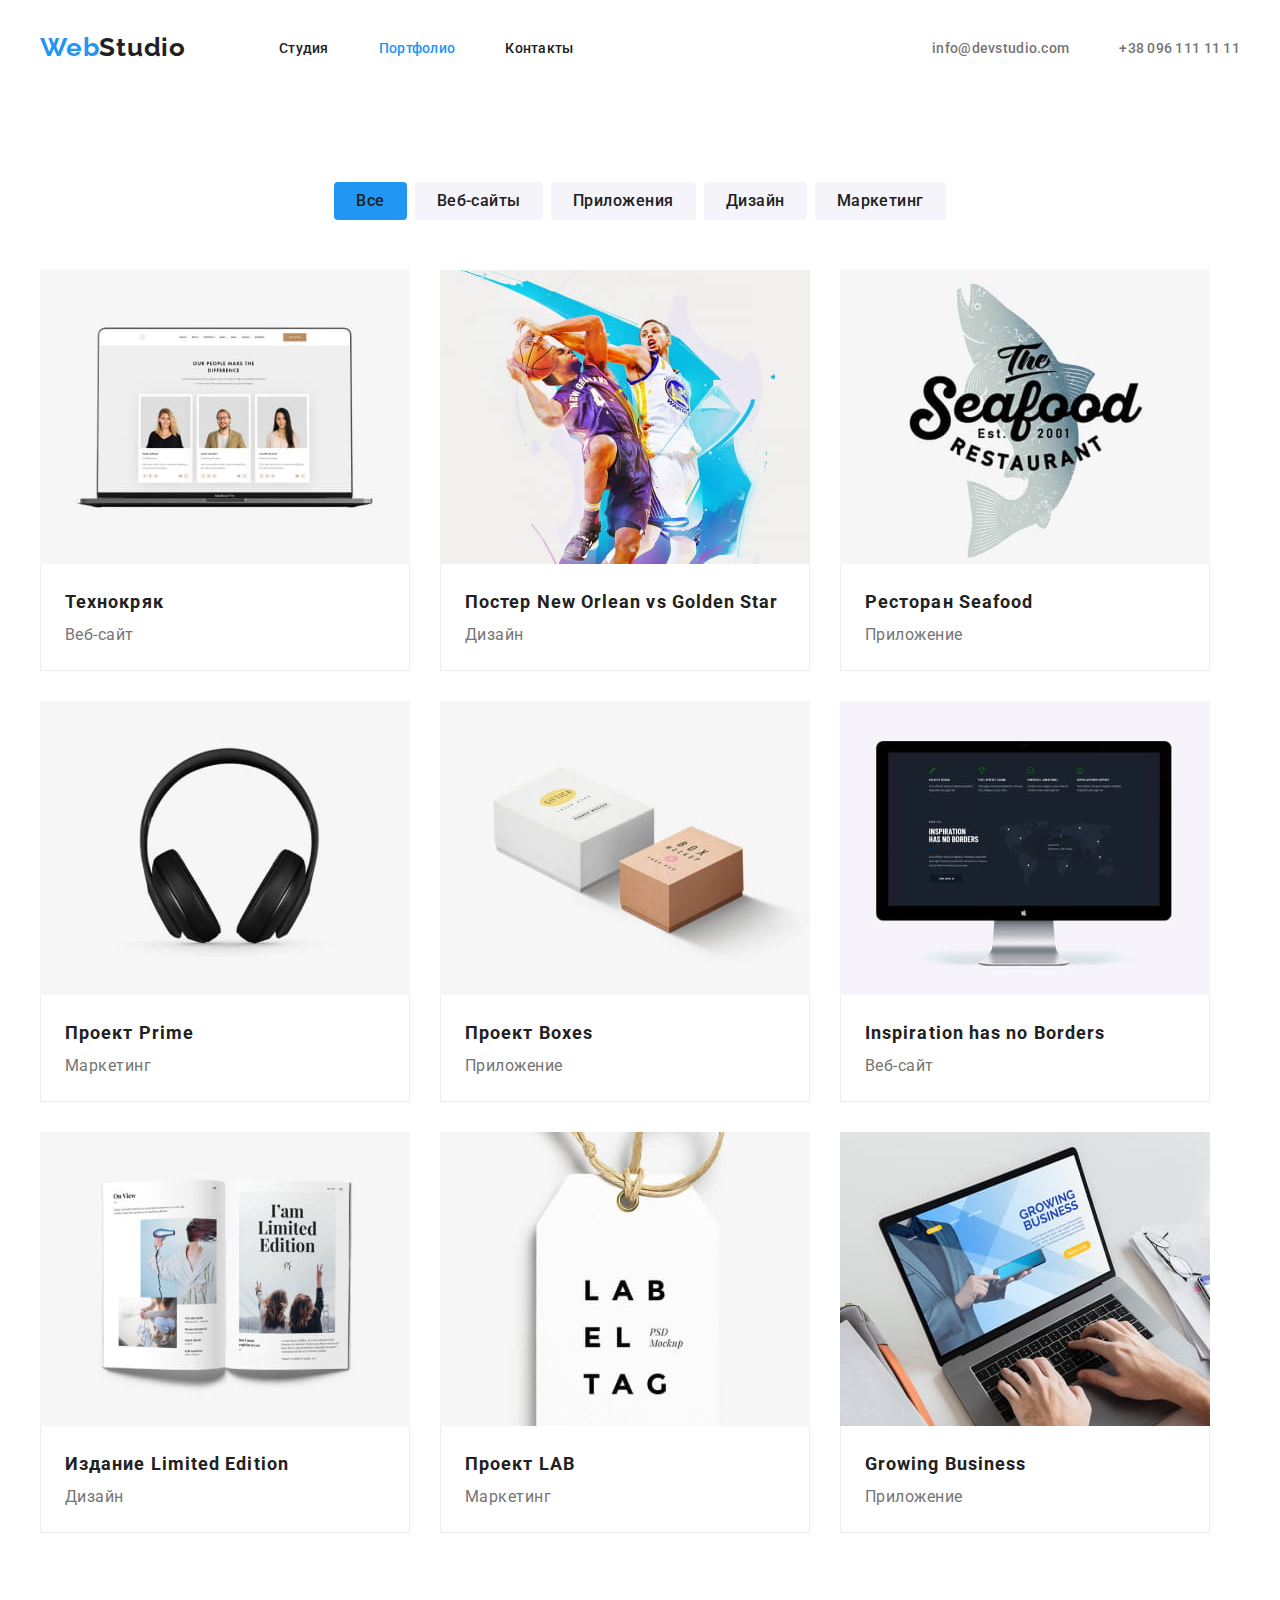
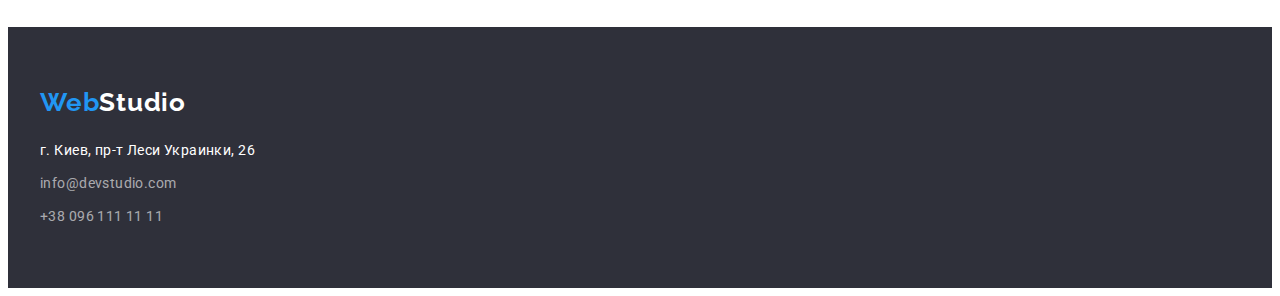
==== commit 9add3377: "0.05" ====
--- a/portfolio.html
+++ b/portfolio.html
@@ -88,8 +88,8 @@
             </li>
           </ul>
           <!-- Портфоліо -->
-          <ul class="portfolio-section-list list">
-            <li>
+          <ul class="portfolio-section-list card-set list">
+            <li class="portfolio-section-items">
               <a class="link" href="">
                 <img
                   src="./images/portfolio/img.jpg"
@@ -103,7 +103,7 @@
                 </div>
               </a>
             </li>
-            <li>
+            <li class="portfolio-section-items">
               <a class="link" href="">
                 <img
                   src="./images/portfolio/img(1).jpg"
@@ -119,7 +119,7 @@
                 </div>
               </a>
             </li>
-            <li>
+            <li class="portfolio-section-items">
               <a class="link" href="">
                 <img
                   src="./images/portfolio/img(2).jpg"
@@ -133,7 +133,7 @@
                 </div>
               </a>
             </li>
-            <li>
+            <li class="portfolio-section-items">
               <a class="link" href="">
                 <img
                   src="./images/portfolio/img(3).jpg"
@@ -147,7 +147,7 @@
                 </div>
               </a>
             </li>
-            <li>
+            <li class="portfolio-section-items">
               <a class="link" href="">
                 <img
                   src="./images/portfolio/img(4).jpg"
@@ -161,7 +161,7 @@
                 </div>
               </a>
             </li>
-            <li>
+            <li class="portfolio-section-items">
               <a class="link" href="">
                 <img
                   src="./images/portfolio/img(5).jpg"
@@ -177,7 +177,7 @@
                 </div>
               </a>
             </li>
-            <li>
+            <li class="portfolio-section-items">
               <a class="link" href="">
                 <img
                   src="./images/portfolio/img(6).jpg"
@@ -191,7 +191,7 @@
                 </div>
               </a>
             </li>
-            <li>
+            <li class="portfolio-section-items">
               <a class="link" href="">
                 <img
                   src="./images/portfolio/img(7).jpg"
@@ -205,7 +205,7 @@
                 </div>
               </a>
             </li>
-            <li>
+            <li class="portfolio-section-items">
               <a class="link" href="">
                 <img
                   src="./images/portfolio/img(8).jpg"
--- a/css/styles.css
+++ b/css/styles.css
@@ -20,16 +20,18 @@
   --portfolio-section-wrapper-cl: #eeeeee;
   --header-border-cl: #ececec;
   --btn-border-cl: transparent;
-  /* Others */
+  /* Indent and items */
   --indent-header: 50px;
   --indent-main: 30px;
   --indent-btn: 8px;
-  --items-main-nav: 3;
-  --items-main-nav-call: 2;
-
+  --items-characteristic-section: 4;
+  --items-about-us: 3;
+  --items-command: 4;
+  --items-portfolio: 3;
 }
 
 /* Reset styles */
+
 h1,
 h2,
 h3,
@@ -39,7 +41,6 @@
 p {
   margin: 0;
 }
-
 .list {
   list-style: none;
   padding: 0;
@@ -50,22 +51,26 @@
   color: currentColor;
 }
 
+/* Card Set */
+ 
+.card-set {
+  display: flex;
+  flex-wrap: wrap;
+  gap: var(--indent-main);
+}
+
 /* Base styles */
+
 .container {
   padding-left: 15px;
   padding-right: 15px;
   width: 1200px;
   margin-left: auto;
   margin-right: auto;
-
-  outline: 2px solid blue;
-}
-
+}
 .section {
   padding-top: 94px;
   padding-bottom: 94px;
-
-  outline: 2px solid red;
 }
 .visually-hidden {
   position: absolute;
@@ -83,7 +88,6 @@
 img {
   display: block;
 }
-
 .title-section {
   font-weight: 700;
   font-size: 36px;
@@ -106,8 +110,6 @@
 .header {
   border-bottom: var(--header-border-cl);
 }
-
-/* Header FlexBox */
 .header-container {
   display: flex;
   align-items: center;
@@ -179,7 +181,8 @@
 .section-hero {
   background-color: var(--dark-bg-cl);
   text-align: center;
-  
+  padding-top: 200px;
+  padding-bottom: 200px;
 }
 .main-title {
   width: 696px;
@@ -192,9 +195,7 @@
   letter-spacing: 0.06em;
   text-transform: uppercase;
   color: var(--white-txt-cl);
-  outline: 2px solid #212121;
-}
-
+}
 .btn-hero {
   min-width: 200px;
   min-height: 50px;
@@ -220,19 +221,12 @@
 
 /* Сharacteristics section */
 
-.characteristic-section-container {
-}
-.characteristic-section-list {
-  display: flex;
-  flex-wrap: wrap;
-  gap: var(--indent-main);
-}
-/* потрібно перевірити чи давати li з characteristic-section-list класи */
-
 .characteristic-section-items {
-  flex-basis: calc((100% - 30px * 3) / 4);
-}
-
+  flex-basis: calc(
+    (100% - var(--indent-main) * (var(--items-characteristic-section) - 1)) /
+      var(--items-characteristic-section)
+  );
+}
 .subtitle-characteristics {
   font-weight: 700;
   font-size: 14px;
@@ -250,22 +244,23 @@
 
 /* About us section */
 
-.About-us-section {
+.about-us-section {
   padding-top: 0;
 }
-
-.About-us-list {
-  display: flex;
-  gap: var(--indent-main);
+.about-us-items {
+  flex-basis: calc(
+    (100% - var(--indent-main) * (var(--items-about-us) - 1)) /
+      var(--items-about-us)
+  );
 }
 
 /* Command section */
-/* Command section flex */
-
-.command-section-list {
-  display: flex;
-  flex-wrap: wrap;
-  gap: var(--indent-main);
+
+.command-section-items {
+  flex-basis: calc(
+    (100% - var(--indent-main) * (var(--items-command) - 1)) /
+      var(--items-command)
+  );
 }
 .command-section-wrapper {
   padding-top: 30px;
@@ -278,7 +273,6 @@
     0px 2px 1px var(--shadow-command-c-cl);
   border-radius: 0px 0px 4px 4px;
 }
-
 .command-section {
   background-color: var(--light-bg-cl);
 }
@@ -298,6 +292,7 @@
 }
 
 /* Portfolio section */
+
 .portfolio-section-btn-list {
   display: flex;
   gap: var(--indent-btn);
@@ -329,14 +324,14 @@
   background-color: var(--active-bg-btn-hero);
 }
 
-/* Portfolio section */
-
-.portfolio-section-list {
-  display: flex;
-  flex-wrap: wrap;
-  gap: var(--indent-main);
-}
-
+/* Portfolio section cardset */
+
+.portfolio-section-items {
+  flex-basis: calc(
+    (100% - var(var(--indent-main)) * (var(--items-portfolio) - 1)) /
+      var(--items-portfolio)
+  );
+}
 .portfolio-section-wrapper {
   padding-top: 20px;
   padding-right: 24px;
@@ -346,7 +341,6 @@
   border: 1px solid var(--portfolio-section-wrapper-cl);
   border-top: none;
 }
-
 .subtitle-potfolio {
   font-weight: 700;
   font-size: 18px;
@@ -374,7 +368,6 @@
   padding-right: 0;
   padding-bottom: 0;
   padding-left: 0;
-
 }
 .logo-accent-footer {
   color: var(--white-txt-cl);
@@ -397,4 +390,4 @@
 }
 .footer-mail {
   margin-bottom: 9px;
-}+}
